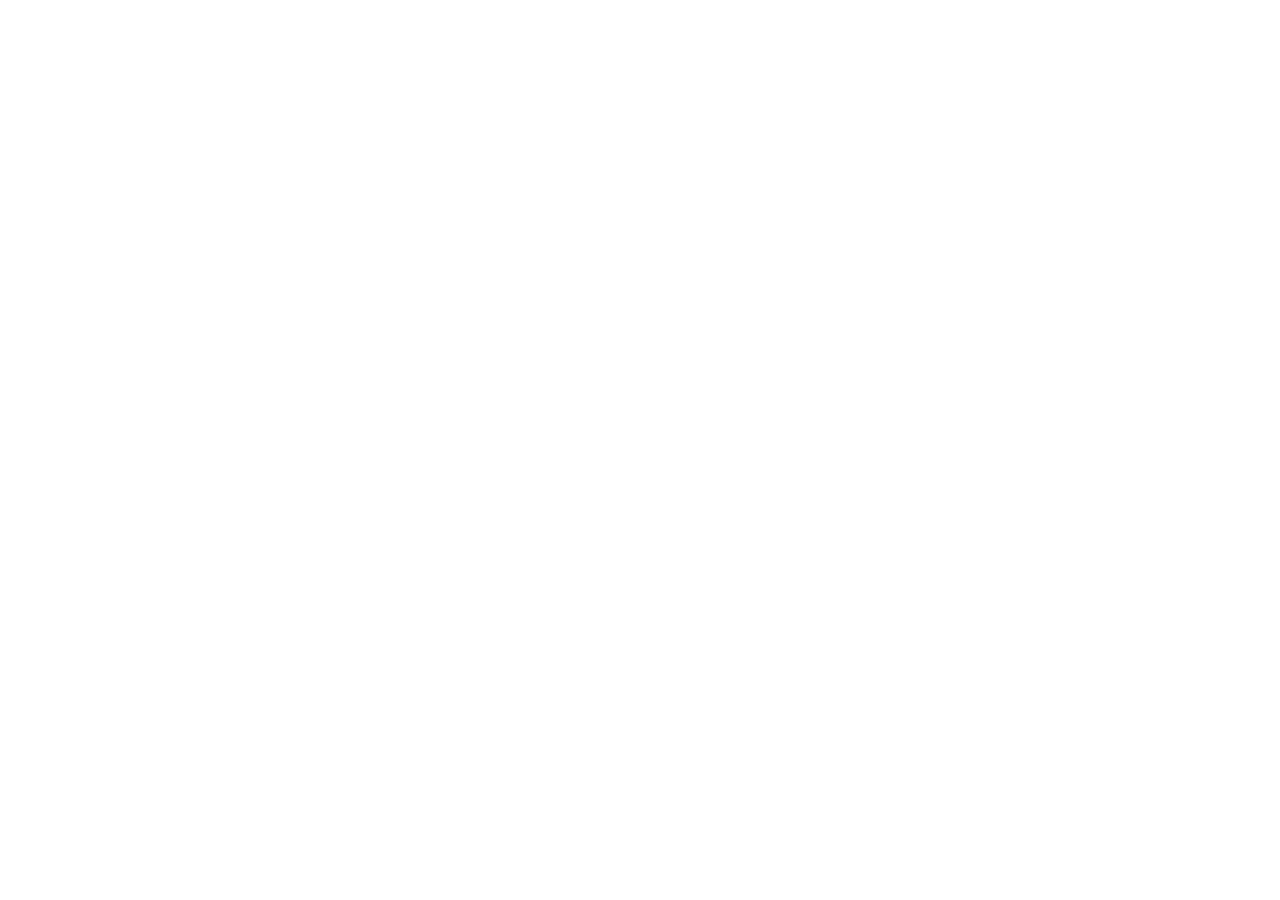
==== frontend/index.html @ 937b0a3e "Add initial HTML structure for landing page" ====
<!DOCTYPE html>
<html lang="pt-br">
<head>
    <meta charset="UTF-8">
    <meta name="viewport" content="width=device-width, initial-scale=1.0">
    <title>InvestFácil</title>
    <link rel="stylesheet" href="css/style.css">
</head>
<body>
    <!-- landing page -->
    <script src="js/main.js"></script>
</body>
</html>
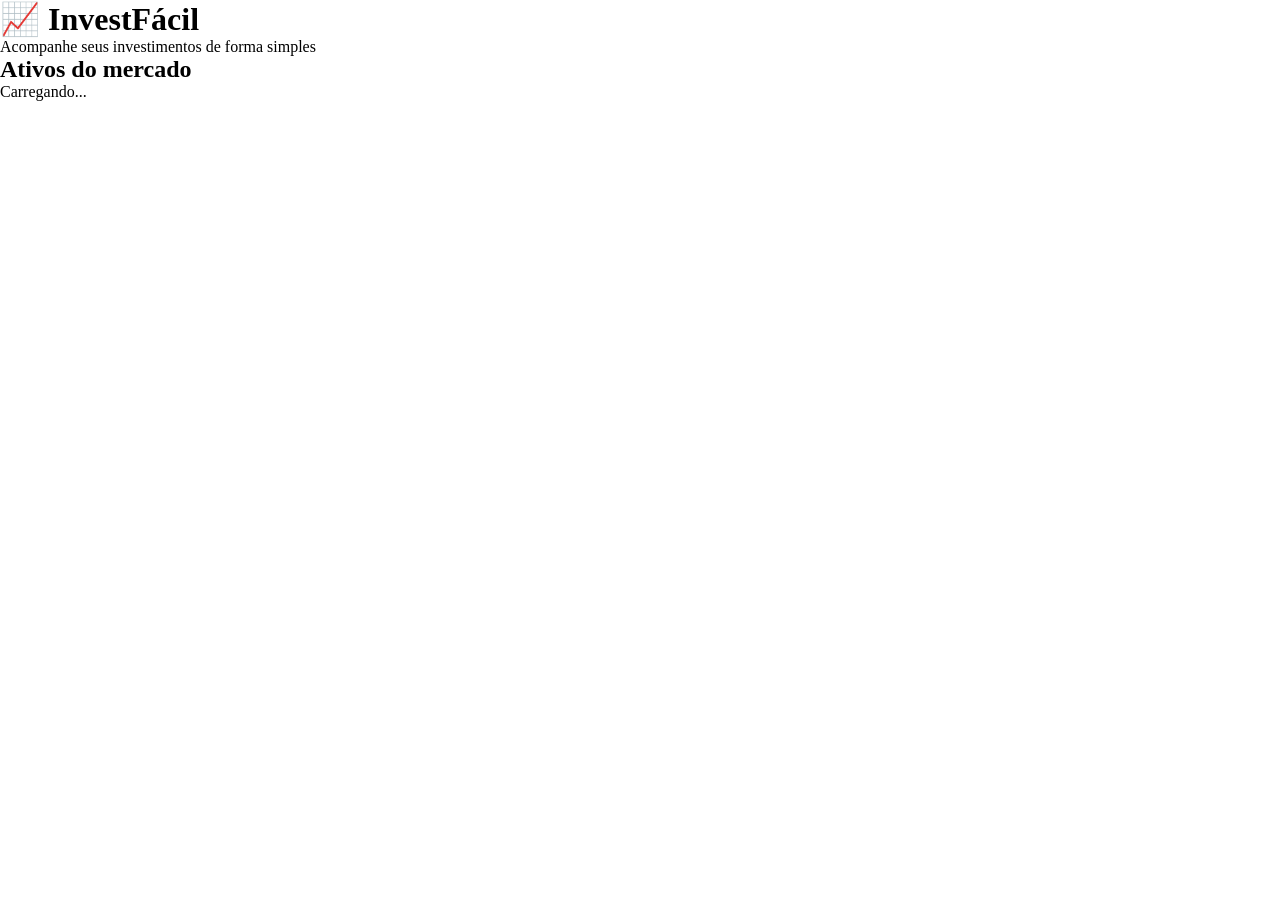
==== commit e59e469a: "integração do front html js com flask backend" ====
--- a/frontend/index.html
+++ b/frontend/index.html
@@ -7,7 +7,19 @@
     <link rel="stylesheet" href="css/style.css">
 </head>
 <body>
-    <!-- landing page -->
+
+    <header>
+        <h1>📈 InvestFácil</h1>
+        <p>Acompanhe seus investimentos de forma simples</p>
+    </header>
+
+    <main>
+        <h2>Ativos do mercado</h2>
+        <div id="lista-ativos">
+            Carregando...
+        </div>
+    </main>
+
     <script src="js/main.js"></script>
 </body>
-</html>
+</html>
--- a/frontend/css/style.css
+++ b/frontend/css/style.css
@@ -0,0 +1,6 @@
+/* estilos do InvestFácil */
+* {
+    margin: 0;
+    padding: 0;
+    box-sizing: border-box;
+}
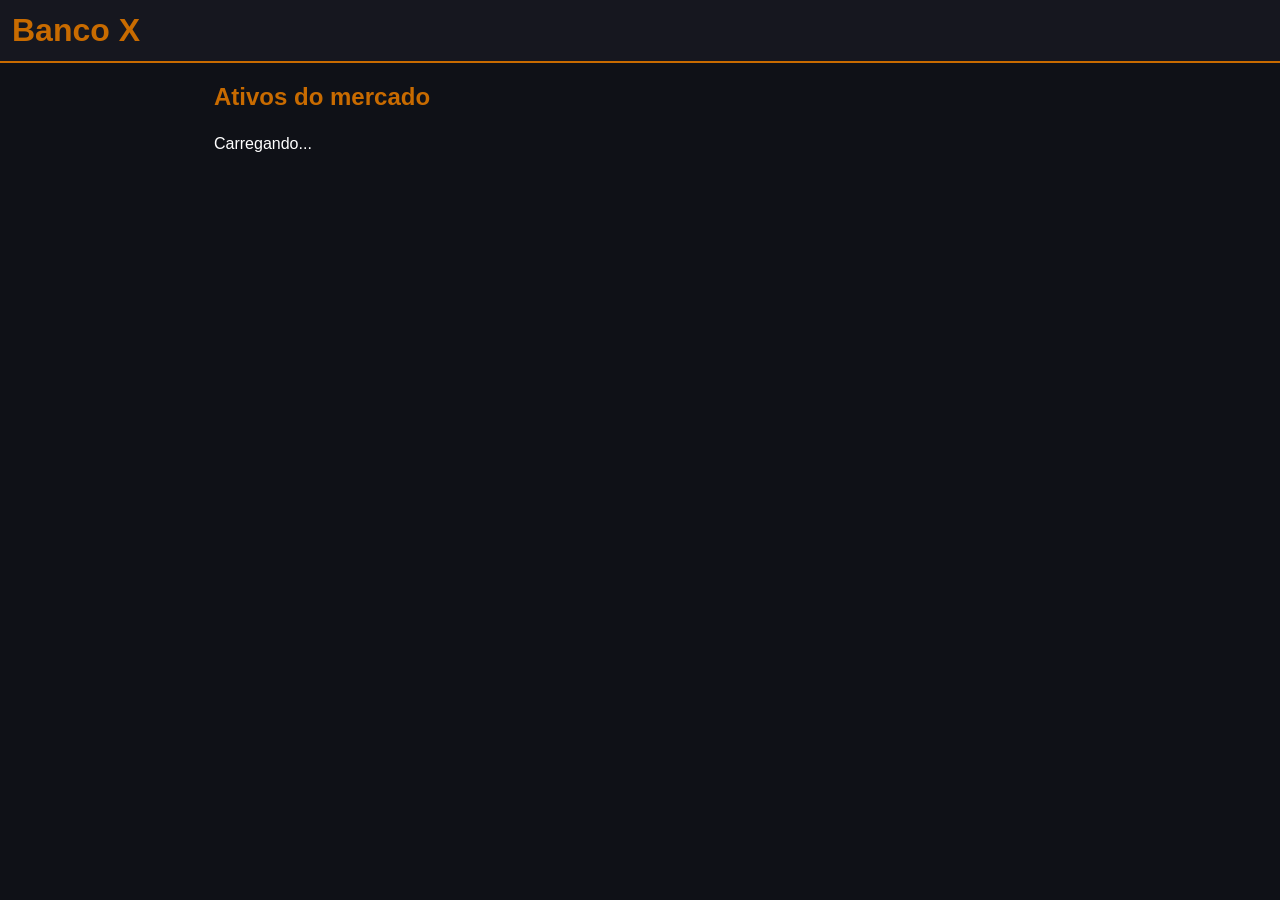
==== commit b79b6b01: "mudancas minimas de UI" ====
--- a/frontend/index.html
+++ b/frontend/index.html
@@ -7,19 +7,15 @@
     <link rel="stylesheet" href="css/style.css">
 </head>
 <body>
-
     <header>
-        <h1>📈 InvestFácil</h1>
-        <p>Acompanhe seus investimentos de forma simples</p>
+        <h1>Banco X</h1>
     </header>
-
     <main>
         <h2>Ativos do mercado</h2>
         <div id="lista-ativos">
             Carregando...
         </div>
     </main>
-
     <script src="js/main.js"></script>
 </body>
 </html>
--- a/frontend/css/style.css
+++ b/frontend/css/style.css
@@ -4,3 +4,62 @@
     padding: 0;
     box-sizing: border-box;
 }
+
+body {
+    font-family: Arial, sans-serif;
+    background-color: #0f1117;
+    color: #ffffff;
+}
+
+header {
+    background-color: #16171f;
+    padding: 12px;
+    text-align: left;
+    border-bottom: 2px solid #c86b00;
+}
+
+header h1 {
+    font-size: 10;
+    color: #c86b00;
+}
+
+header p {
+    color: #aaaaaa;
+    margin-top: 8px;
+}
+
+main {
+    max-width: 900px;
+    margin: 20px auto;
+    padding: 0 24px;
+}
+
+main h2 {
+    margin-bottom: 24px;
+    color: #c86b00;
+}
+
+#lista-ativos {
+    display: grid;
+    grid-template-columns: repeat(3, 1fr);
+    gap: 16px;
+}
+
+.ativo {
+    background-color: #1a1d2e;
+    border: 1px solid #2a2d3e;
+    border-radius: 12px;
+    padding: 20px;
+}
+
+.ativo h3 {
+    font-size: 1.3rem;
+    color: #c86b00;
+    margin-bottom: 12px;
+}
+
+.ativo p {
+    color: #aaaaaa;
+    margin-top: 6px;
+    font-size: 0.95rem;
+}
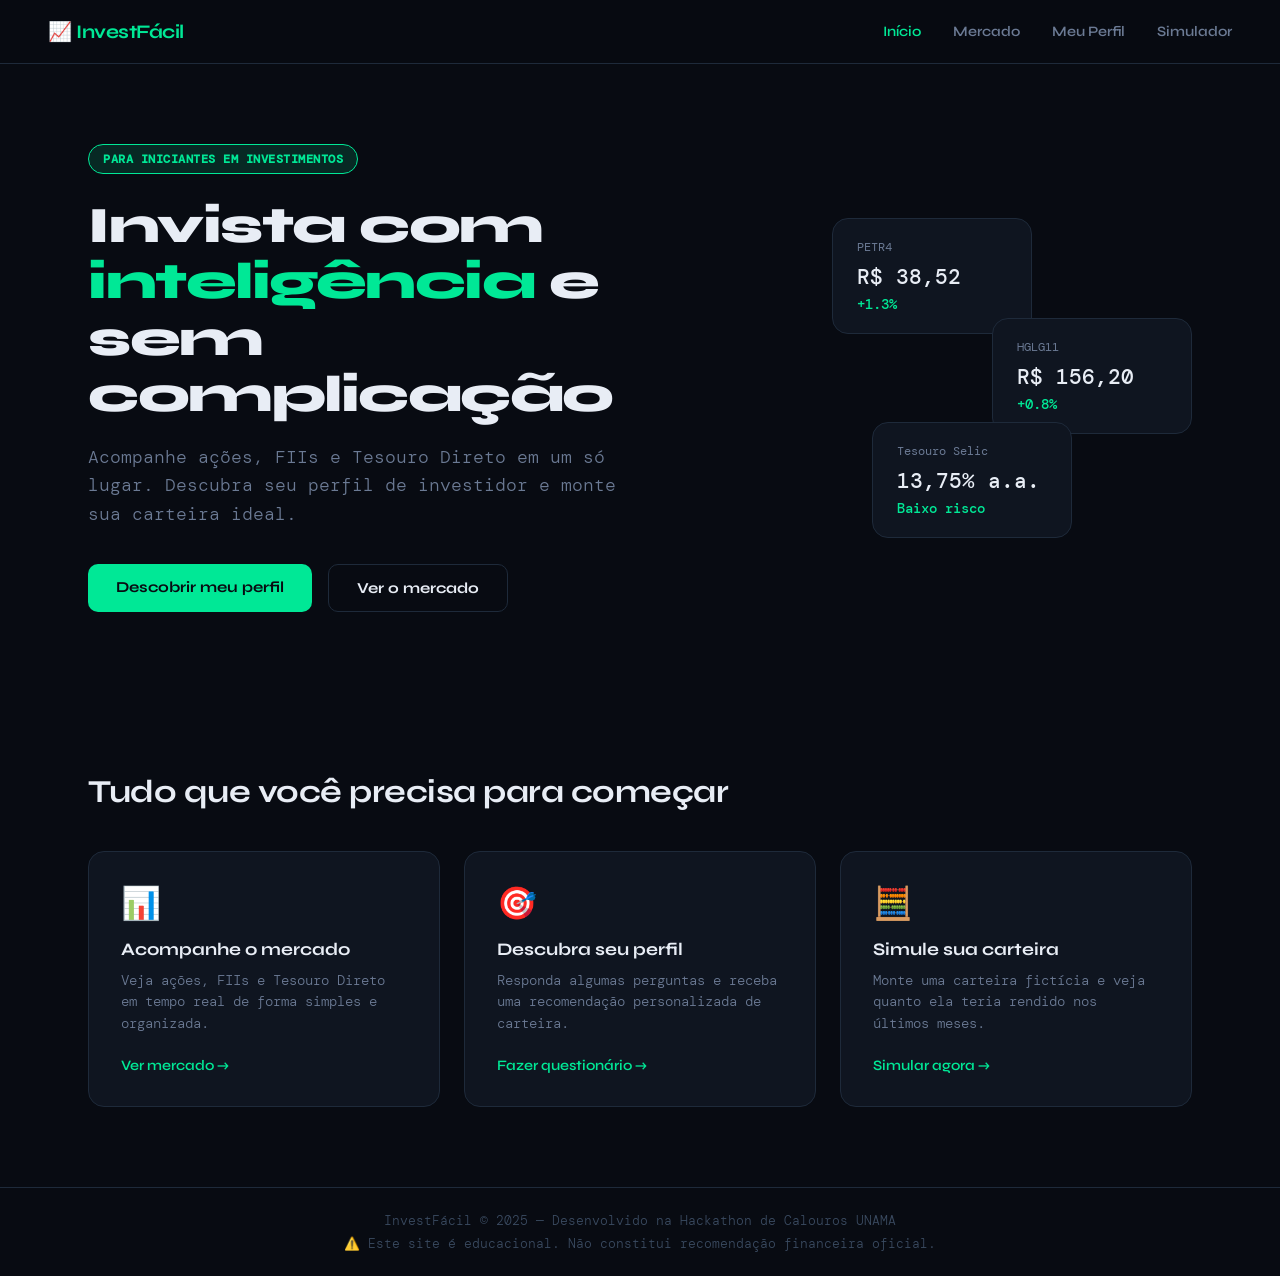
==== commit d52f3772: "a porra toda" ====
--- a/frontend/index.html
+++ b/frontend/index.html
@@ -3,19 +3,80 @@
 <head>
     <meta charset="UTF-8">
     <meta name="viewport" content="width=device-width, initial-scale=1.0">
-    <title>InvestFácil</title>
+    <title>InvestFácil — Invista com Confiança</title>
+    <link rel="preconnect" href="https://fonts.googleapis.com">
+    <link href="https://fonts.googleapis.com/css2?family=Syne:wght@400;600;700;800&family=DM+Mono:wght@300;400;500&display=swap" rel="stylesheet">
     <link rel="stylesheet" href="css/style.css">
 </head>
 <body>
-    <header>
-        <h1>Banco X</h1>
-    </header>
-    <main>
-        <h2>Ativos do mercado</h2>
-        <div id="lista-ativos">
-            Carregando...
+
+    <nav class="navbar">
+        <div class="nav-logo">📈 InvestFácil</div>
+        <div class="nav-links">
+            <a href="index.html" class="active">Início</a>
+            <a href="dashboard.html">Mercado</a>
+            <a href="perfil.html">Meu Perfil</a>
+            <a href="simulador.html">Simulador</a>
         </div>
-    </main>
-    <script src="js/main.js"></script>
+    </nav>
+
+    <section class="hero">
+        <div class="hero-content">
+            <span class="badge">Para iniciantes em investimentos</span>
+            <h1>Invista com <span class="highlight">inteligência</span> e sem complicação</h1>
+            <p>Acompanhe ações, FIIs e Tesouro Direto em um só lugar. Descubra seu perfil de investidor e monte sua carteira ideal.</p>
+            <div class="hero-buttons">
+                <a href="perfil.html" class="btn-primary">Descobrir meu perfil</a>
+                <a href="dashboard.html" class="btn-secondary">Ver o mercado</a>
+            </div>
+        </div>
+        <div class="hero-visual">
+            <div class="card-float">
+                <div class="card-float-label">PETR4</div>
+                <div class="card-float-value">R$ 38,52</div>
+                <div class="card-float-change positive">+1.3%</div>
+            </div>
+            <div class="card-float card-float-2">
+                <div class="card-float-label">HGLG11</div>
+                <div class="card-float-value">R$ 156,20</div>
+                <div class="card-float-change positive">+0.8%</div>
+            </div>
+            <div class="card-float card-float-3">
+                <div class="card-float-label">Tesouro Selic</div>
+                <div class="card-float-value">13,75% a.a.</div>
+                <div class="card-float-change positive">Baixo risco</div>
+            </div>
+        </div>
+    </section>
+
+    <section class="features">
+        <h2>Tudo que você precisa para começar</h2>
+        <div class="features-grid">
+            <div class="feature-card">
+                <div class="feature-icon">📊</div>
+                <h3>Acompanhe o mercado</h3>
+                <p>Veja ações, FIIs e Tesouro Direto em tempo real de forma simples e organizada.</p>
+                <a href="dashboard.html" class="feature-link">Ver mercado →</a>
+            </div>
+            <div class="feature-card">
+                <div class="feature-icon">🎯</div>
+                <h3>Descubra seu perfil</h3>
+                <p>Responda algumas perguntas e receba uma recomendação personalizada de carteira.</p>
+                <a href="perfil.html" class="feature-link">Fazer questionário →</a>
+            </div>
+            <div class="feature-card">
+                <div class="feature-icon">🧮</div>
+                <h3>Simule sua carteira</h3>
+                <p>Monte uma carteira fictícia e veja quanto ela teria rendido nos últimos meses.</p>
+                <a href="simulador.html" class="feature-link">Simular agora →</a>
+            </div>
+        </div>
+    </section>
+
+    <footer class="footer">
+        <p>InvestFácil © 2025 — Desenvolvido na Hackathon de Calouros UNAMA</p>
+        <p class="footer-disclaimer">⚠️ Este site é educacional. Não constitui recomendação financeira oficial.</p>
+    </footer>
+
 </body>
 </html>
--- a/frontend/css/style.css
+++ b/frontend/css/style.css
@@ -1,65 +1,588 @@
-/* estilos do InvestFácil */
-* {
-    margin: 0;
-    padding: 0;
-    box-sizing: border-box;
-}
+/* ===========================
+   VARIÁVEIS E RESET
+=========================== */
+:root {
+    --bg: #080b12;
+    --bg-card: #0f1520;
+    --bg-card-hover: #141b2a;
+    --border: #1e2a3a;
+    --accent: #00e896;
+    --accent-dim: #00e89622;
+    --accent-dark: #00b872;
+    --text: #e8edf5;
+    --text-muted: #6b7a94;
+    --text-dim: #3a4a60;
+    --positive: #00e896;
+    --negative: #ff4d6d;
+    --warning: #f5a623;
+    --font-display: 'Syne', sans-serif;
+    --font-mono: 'DM Mono', monospace;
+}
+
+* { margin: 0; padding: 0; box-sizing: border-box; }
 
 body {
-    font-family: Arial, sans-serif;
-    background-color: #0f1117;
-    color: #ffffff;
-}
-
-header {
-    background-color: #16171f;
-    padding: 12px;
-    text-align: left;
-    border-bottom: 2px solid #c86b00;
-}
-
-header h1 {
-    font-size: 10;
-    color: #c86b00;
-}
-
-header p {
-    color: #aaaaaa;
-    margin-top: 8px;
-}
-
-main {
-    max-width: 900px;
-    margin: 20px auto;
-    padding: 0 24px;
-}
-
-main h2 {
+    font-family: var(--font-display);
+    background-color: var(--bg);
+    color: var(--text);
+    min-height: 100vh;
+    display: flex;
+    flex-direction: column;
+}
+
+.navbar {
+    display: flex;
+    align-items: center;
+    justify-content: space-between;
+    padding: 20px 48px;
+    border-bottom: 1px solid var(--border);
+    position: sticky;
+    top: 0;
+    background: rgba(8, 11, 18, 0.92);
+    backdrop-filter: blur(12px);
+    z-index: 100;
+}
+
+.nav-logo {
+    font-size: 1.2rem;
+    font-weight: 700;
+    color: var(--accent);
+    letter-spacing: -0.5px;
+}
+
+.nav-links { display: flex; gap: 32px; }
+
+.nav-links a {
+    text-decoration: none;
+    color: var(--text-muted);
+    font-size: 0.9rem;
+    font-weight: 600;
+    transition: color 0.2s;
+}
+
+.nav-links a:hover, .nav-links a.active { color: var(--accent); }
+
+.hero {
+    display: flex;
+    align-items: center;
+    justify-content: space-between;
+    padding: 80px 48px;
+    max-width: 1200px;
+    margin: 0 auto;
+    width: 100%;
+    gap: 48px;
+    flex: 1;
+}
+
+.hero-content { max-width: 560px; }
+
+.badge {
+    display: inline-block;
+    background: var(--accent-dim);
+    color: var(--accent);
+    font-size: 0.75rem;
+    font-weight: 600;
+    padding: 6px 14px;
+    border-radius: 100px;
+    border: 1px solid var(--accent);
     margin-bottom: 24px;
-    color: #c86b00;
-}
-
-#lista-ativos {
+    font-family: var(--font-mono);
+    letter-spacing: 0.5px;
+    text-transform: uppercase;
+}
+
+.hero-content h1 {
+    font-size: 3.2rem;
+    font-weight: 800;
+    line-height: 1.1;
+    margin-bottom: 20px;
+    letter-spacing: -1.5px;
+}
+
+.highlight { color: var(--accent); }
+
+.hero-content p {
+    font-size: 1.1rem;
+    color: var(--text-muted);
+    line-height: 1.6;
+    margin-bottom: 36px;
+    font-family: var(--font-mono);
+    font-weight: 300;
+}
+
+.hero-buttons { display: flex; gap: 16px; }
+
+.hero-visual {
+    position: relative;
+    width: 360px;
+    height: 320px;
+    flex-shrink: 0;
+}
+
+.card-float {
+    position: absolute;
+    background: var(--bg-card);
+    border: 1px solid var(--border);
+    border-radius: 16px;
+    padding: 20px 24px;
+    width: 200px;
+    animation: float 3s ease-in-out infinite;
+}
+
+.card-float-2 { top: 100px; right: 0; animation-delay: 1s; }
+.card-float-3 { bottom: 0; left: 40px; animation-delay: 2s; }
+
+@keyframes float {
+    0%, 100% { transform: translateY(0px); }
+    50% { transform: translateY(-10px); }
+}
+
+.card-float-label {
+    font-family: var(--font-mono);
+    font-size: 0.75rem;
+    color: var(--text-muted);
+    margin-bottom: 8px;
+}
+
+.card-float-value {
+    font-family: var(--font-mono);
+    font-size: 1.3rem;
+    font-weight: 500;
+    color: var(--text);
+    margin-bottom: 6px;
+}
+
+.card-float-change {
+    font-family: var(--font-mono);
+    font-size: 0.85rem;
+    font-weight: 500;
+}
+
+.features {
+    padding: 80px 48px;
+    max-width: 1200px;
+    margin: 0 auto;
+    width: 100%;
+}
+
+.features h2 {
+    font-size: 2rem;
+    font-weight: 700;
+    margin-bottom: 40px;
+    letter-spacing: -0.5px;
+}
+
+.features-grid {
     display: grid;
     grid-template-columns: repeat(3, 1fr);
+    gap: 24px;
+}
+
+.feature-card {
+    background: var(--bg-card);
+    border: 1px solid var(--border);
+    border-radius: 16px;
+    padding: 32px;
+    transition: border-color 0.2s, background 0.2s;
+}
+
+.feature-card:hover {
+    border-color: var(--accent);
+    background: var(--bg-card-hover);
+}
+
+.feature-icon { font-size: 2rem; margin-bottom: 16px; }
+.feature-card h3 { font-size: 1.1rem; font-weight: 700; margin-bottom: 10px; }
+
+.feature-card p {
+    font-family: var(--font-mono);
+    font-size: 0.85rem;
+    color: var(--text-muted);
+    line-height: 1.6;
+    font-weight: 300;
+    margin-bottom: 20px;
+}
+
+.feature-link { color: var(--accent); text-decoration: none; font-size: 0.9rem; font-weight: 600; }
+
+.btn-primary {
+    display: inline-block;
+    background: var(--accent);
+    color: var(--bg);
+    padding: 14px 28px;
+    border-radius: 10px;
+    text-decoration: none;
+    font-weight: 700;
+    font-size: 0.95rem;
+    border: none;
+    cursor: pointer;
+    transition: background 0.2s, transform 0.1s;
+    font-family: var(--font-display);
+}
+
+.btn-primary:hover { background: var(--accent-dark); transform: translateY(-1px); }
+
+.btn-secondary {
+    display: inline-block;
+    background: transparent;
+    color: var(--text);
+    padding: 14px 28px;
+    border-radius: 10px;
+    text-decoration: none;
+    font-weight: 700;
+    font-size: 0.95rem;
+    border: 1px solid var(--border);
+    cursor: pointer;
+    transition: border-color 0.2s;
+    font-family: var(--font-display);
+}
+
+.btn-secondary:hover { border-color: var(--accent); color: var(--accent); }
+
+.page-content {
+    max-width: 1200px;
+    margin: 0 auto;
+    padding: 60px 48px;
+    width: 100%;
+    flex: 1;
+}
+
+.page-header { margin-bottom: 40px; }
+
+.page-header h1 {
+    font-size: 2.4rem;
+    font-weight: 800;
+    letter-spacing: -1px;
+    margin-bottom: 8px;
+}
+
+.page-header p {
+    font-family: var(--font-mono);
+    color: var(--text-muted);
+    font-size: 0.95rem;
+    font-weight: 300;
+}
+
+.filter-bar { display: flex; gap: 12px; margin-bottom: 32px; }
+
+.filter-btn {
+    background: var(--bg-card);
+    border: 1px solid var(--border);
+    color: var(--text-muted);
+    padding: 8px 20px;
+    border-radius: 100px;
+    font-family: var(--font-display);
+    font-size: 0.85rem;
+    font-weight: 600;
+    cursor: pointer;
+    transition: all 0.2s;
+}
+
+.filter-btn:hover, .filter-btn.active {
+    background: var(--accent-dim);
+    border-color: var(--accent);
+    color: var(--accent);
+}
+
+.ativos-grid {
+    display: grid;
+    grid-template-columns: repeat(3, 1fr);
+    gap: 20px;
+}
+
+.ativo-card {
+    background: var(--bg-card);
+    border: 1px solid var(--border);
+    border-radius: 16px;
+    padding: 24px;
+    transition: border-color 0.2s, transform 0.2s;
+}
+
+.ativo-card:hover { border-color: var(--accent); transform: translateY(-2px); }
+
+.ativo-header {
+    display: flex;
+    justify-content: space-between;
+    align-items: center;
+    margin-bottom: 16px;
+}
+
+.ativo-nome {
+    font-family: var(--font-mono);
+    font-size: 1.1rem;
+    font-weight: 500;
+    color: var(--accent);
+}
+
+.ativo-tipo {
+    font-family: var(--font-mono);
+    font-size: 0.7rem;
+    color: var(--text-muted);
+    background: var(--bg);
+    padding: 4px 10px;
+    border-radius: 100px;
+    border: 1px solid var(--border);
+    text-transform: uppercase;
+}
+
+.ativo-preco {
+    font-family: var(--font-mono);
+    font-size: 1.6rem;
+    font-weight: 500;
+    margin-bottom: 8px;
+}
+
+.ativo-variacao { font-family: var(--font-mono); font-size: 0.9rem; font-weight: 500; }
+
+.ativo-desc {
+    font-family: var(--font-mono);
+    font-size: 0.8rem;
+    color: var(--text-muted);
+    margin-top: 12px;
+    padding-top: 12px;
+    border-top: 1px solid var(--border);
+    font-weight: 300;
+    line-height: 1.5;
+}
+
+.loading-state {
+    font-family: var(--font-mono);
+    color: var(--text-muted);
+    font-size: 0.9rem;
+    padding: 40px 0;
+}
+
+.questionario { max-width: 640px; }
+.pergunta { animation: fadeIn 0.4s ease; }
+
+.pergunta-numero {
+    font-family: var(--font-mono);
+    font-size: 0.8rem;
+    color: var(--accent);
+    font-weight: 500;
+    margin-bottom: 16px;
+    letter-spacing: 1px;
+}
+
+.pergunta h2 {
+    font-size: 1.6rem;
+    font-weight: 700;
+    margin-bottom: 28px;
+    letter-spacing: -0.5px;
+    line-height: 1.3;
+}
+
+.opcoes { display: flex; flex-direction: column; gap: 12px; }
+
+.opcao-btn {
+    background: var(--bg-card);
+    border: 1px solid var(--border);
+    color: var(--text);
+    padding: 18px 24px;
+    border-radius: 12px;
+    text-align: left;
+    font-family: var(--font-display);
+    font-size: 1rem;
+    font-weight: 600;
+    cursor: pointer;
+    transition: all 0.2s;
+}
+
+.opcao-btn:hover { border-color: var(--accent); background: var(--accent-dim); color: var(--accent); }
+
+.resultado { max-width: 640px; animation: fadeIn 0.5s ease; }
+
+.resultado-titulo {
+    font-family: var(--font-mono);
+    font-size: 0.8rem;
+    color: var(--accent);
+    letter-spacing: 1px;
+    text-transform: uppercase;
+    margin-bottom: 8px;
+}
+
+.resultado h2 { font-size: 2rem; font-weight: 800; margin-bottom: 12px; letter-spacing: -0.5px; }
+
+.resultado-desc {
+    font-family: var(--font-mono);
+    color: var(--text-muted);
+    font-size: 0.9rem;
+    line-height: 1.6;
+    font-weight: 300;
+    margin-bottom: 32px;
+}
+
+.carteira-recomendada {
+    background: var(--bg-card);
+    border: 1px solid var(--border);
+    border-radius: 16px;
+    padding: 28px;
+    margin-bottom: 24px;
+}
+
+.carteira-recomendada h3 { font-size: 1rem; font-weight: 700; margin-bottom: 20px; color: var(--text-muted); }
+
+.carteira-item {
+    display: flex;
+    justify-content: space-between;
+    align-items: center;
+    padding: 12px 0;
+    border-bottom: 1px solid var(--border);
+}
+
+.carteira-item:last-child { border-bottom: none; }
+.carteira-item-nome { font-family: var(--font-mono); font-size: 0.9rem; }
+.carteira-item-pct { font-family: var(--font-mono); font-size: 1rem; font-weight: 500; color: var(--accent); }
+
+.btn-refazer {
+    background: transparent;
+    border: 1px solid var(--border);
+    color: var(--text-muted);
+    padding: 12px 24px;
+    border-radius: 10px;
+    font-family: var(--font-display);
+    font-size: 0.9rem;
+    font-weight: 600;
+    cursor: pointer;
+    transition: all 0.2s;
+    margin-top: 8px;
+}
+
+.btn-refazer:hover { border-color: var(--accent); color: var(--accent); }
+
+.simulador-layout {
+    display: grid;
+    grid-template-columns: 400px 1fr;
+    gap: 32px;
+    align-items: start;
+}
+
+.simulador-form {
+    background: var(--bg-card);
+    border: 1px solid var(--border);
+    border-radius: 16px;
+    padding: 32px;
+}
+
+.simulador-form h2 { font-size: 1.1rem; font-weight: 700; margin-bottom: 28px; color: var(--text-muted); }
+.form-group { margin-bottom: 24px; }
+
+.form-group label {
+    display: block;
+    font-family: var(--font-mono);
+    font-size: 0.8rem;
+    color: var(--text-muted);
+    font-weight: 500;
+    margin-bottom: 10px;
+    text-transform: uppercase;
+    letter-spacing: 0.5px;
+}
+
+.input-prefix {
+    display: flex;
+    align-items: center;
+    background: var(--bg);
+    border: 1px solid var(--border);
+    border-radius: 10px;
+    overflow: hidden;
+}
+
+.input-prefix span {
+    padding: 12px 16px;
+    font-family: var(--font-mono);
+    font-size: 0.9rem;
+    color: var(--text-muted);
+    border-right: 1px solid var(--border);
+}
+
+.input-prefix input, .simulador-form select {
+    width: 100%;
+    background: var(--bg);
+    border: 1px solid var(--border);
+    border-radius: 10px;
+    color: var(--text);
+    padding: 12px 16px;
+    font-family: var(--font-mono);
+    font-size: 0.95rem;
+    outline: none;
+    transition: border-color 0.2s;
+}
+
+.input-prefix input { border: none; border-radius: 0; flex: 1; }
+.input-prefix input:focus, .simulador-form select:focus { border-color: var(--accent); }
+.distribuicao { display: flex; flex-direction: column; gap: 14px; }
+
+.dist-item {
+    display: flex;
+    align-items: center;
+    gap: 12px;
+    font-family: var(--font-mono);
+    font-size: 0.85rem;
+}
+
+.dist-item span:first-child { width: 100px; color: var(--text-muted); }
+.dist-item input[type="range"] { flex: 1; accent-color: var(--accent); background: transparent; border: none; padding: 0; }
+.dist-item span:last-child { width: 40px; text-align: right; color: var(--accent); font-weight: 500; }
+.aviso { font-family: var(--font-mono); font-size: 0.8rem; color: var(--negative); margin-top: 8px; }
+
+.simulador-resultado {
+    background: var(--bg-card);
+    border: 1px solid var(--border);
+    border-radius: 16px;
+    padding: 32px;
+    min-height: 400px;
+    display: flex;
+    align-items: center;
+    justify-content: center;
+}
+
+.resultado-placeholder { text-align: center; color: var(--text-muted); }
+.placeholder-icon { font-size: 3rem; margin-bottom: 16px; }
+
+.resultado-placeholder p {
+    font-family: var(--font-mono);
+    font-size: 0.9rem;
+    line-height: 1.6;
+    font-weight: 300;
+    max-width: 300px;
+}
+
+.simulacao-resultado { width: 100%; animation: fadeIn 0.4s ease; }
+.simulacao-resultado h2 { font-size: 1rem; font-weight: 700; color: var(--text-muted); margin-bottom: 24px; }
+
+.resultado-numeros {
+    display: grid;
+    grid-template-columns: 1fr 1fr;
     gap: 16px;
-}
-
-.ativo {
-    background-color: #1a1d2e;
-    border: 1px solid #2a2d3e;
-    border-radius: 12px;
-    padding: 20px;
-}
-
-.ativo h3 {
-    font-size: 1.3rem;
-    color: #c86b00;
-    margin-bottom: 12px;
-}
-
-.ativo p {
-    color: #aaaaaa;
-    margin-top: 6px;
-    font-size: 0.95rem;
-}+    margin-bottom: 28px;
+}
+
+.num-card { background: var(--bg); border: 1px solid var(--border); border-radius: 12px; padding: 20px; }
+.num-card-label { font-family: var(--font-mono); font-size: 0.75rem; color: var(--text-muted); margin-bottom: 8px; text-transform: uppercase; letter-spacing: 0.5px; }
+.num-card-value { font-family: var(--font-mono); font-size: 1.4rem; font-weight: 500; }
+.breakdown-title { font-family: var(--font-mono); font-size: 0.8rem; color: var(--text-muted); text-transform: uppercase; letter-spacing: 0.5px; margin-bottom: 14px; }
+
+.breakdown-item {
+    display: flex;
+    justify-content: space-between;
+    padding: 10px 0;
+    border-bottom: 1px solid var(--border);
+    font-family: var(--font-mono);
+    font-size: 0.9rem;
+}
+
+.breakdown-item:last-child { border-bottom: none; }
+.breakdown-item span:last-child { color: var(--accent); font-weight: 500; }
+
+.positive { color: var(--positive); }
+.negative { color: var(--negative); }
+.hidden { display: none !important; }
+
+@keyframes fadeIn {
+    from { opacity: 0; transform: translateY(12px); }
+    to { opacity: 1; transform: translateY(0); }
+}
+
+.footer { border-top: 1px solid var(--border); padding: 24px 48px; text-align: center; }
+.footer p { font-family: var(--font-mono); font-size: 0.8rem; color: var(--text-dim); font-weight: 300; }
+.footer-disclaimer { margin-top: 6px; color: var(--text-dim); }
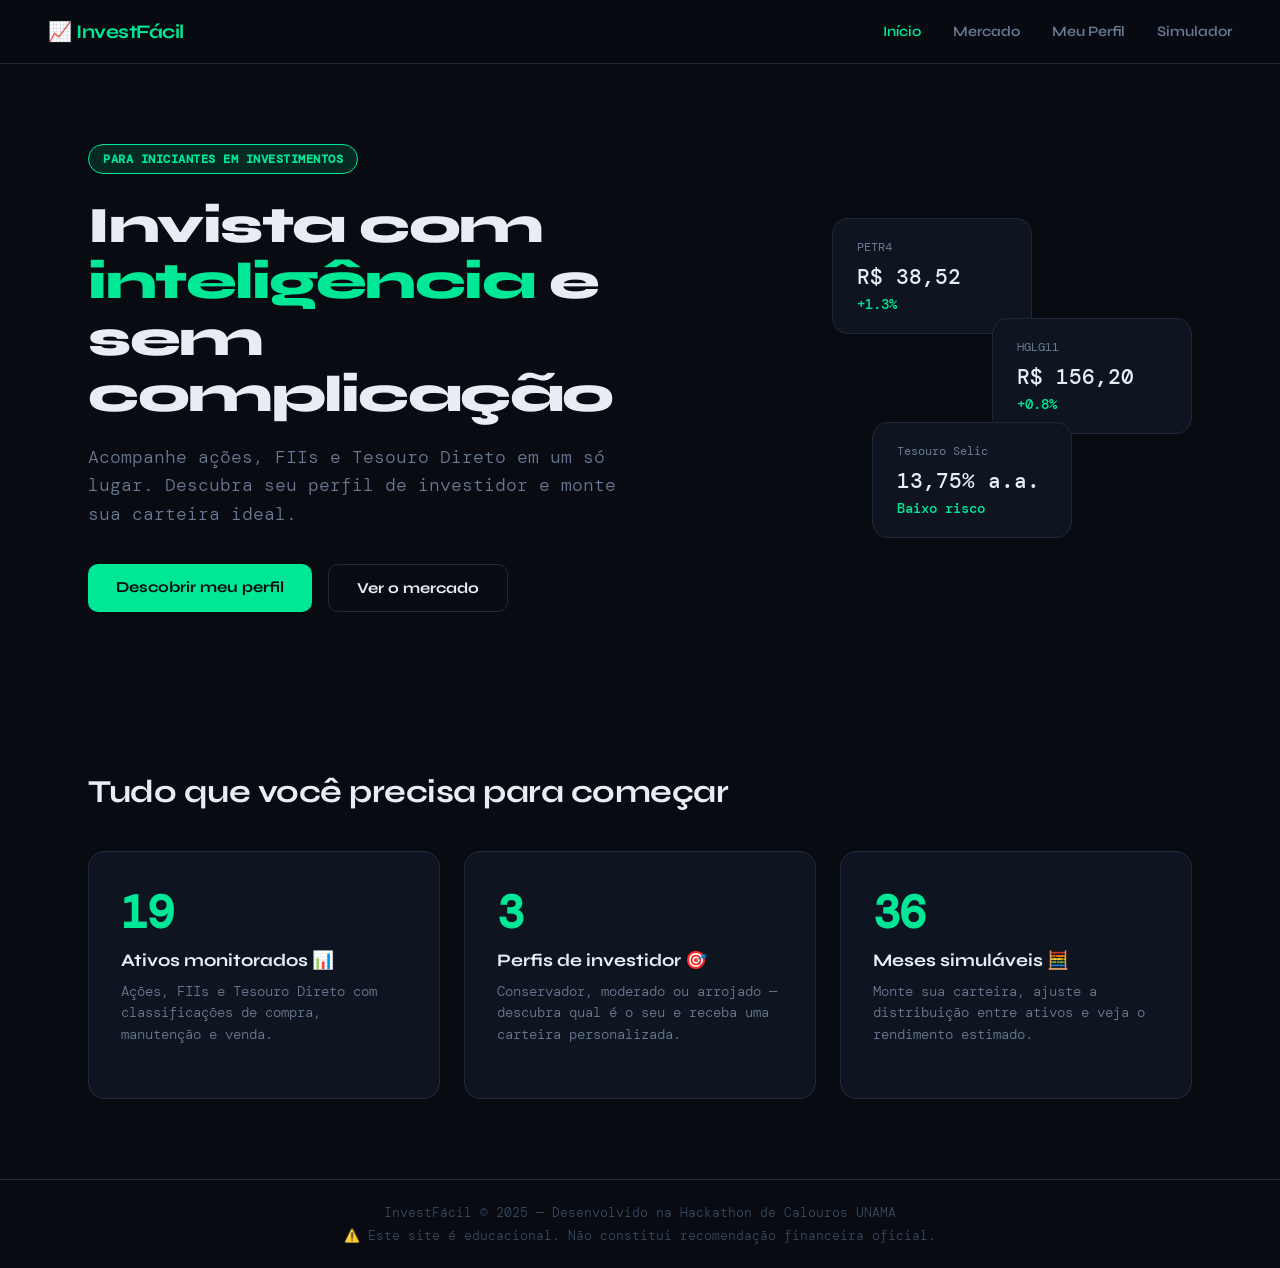
==== commit af2710f4: "site usavel" ====
--- a/frontend/index.html
+++ b/frontend/index.html
@@ -11,7 +11,7 @@
 <body>
 
     <nav class="navbar">
-        <div class="nav-logo">📈 InvestFácil</div>
+        <a href="index.html" class="nav-logo">📈 InvestFácil</a>
         <div class="nav-links">
             <a href="index.html" class="active">Início</a>
             <a href="dashboard.html">Mercado</a>
@@ -49,29 +49,26 @@
         </div>
     </section>
 
-    <section class="features">
-        <h2>Tudo que você precisa para começar</h2>
-        <div class="features-grid">
-            <div class="feature-card">
-                <div class="feature-icon">📊</div>
-                <h3>Acompanhe o mercado</h3>
-                <p>Veja ações, FIIs e Tesouro Direto em tempo real de forma simples e organizada.</p>
-                <a href="dashboard.html" class="feature-link">Ver mercado →</a>
-            </div>
-            <div class="feature-card">
-                <div class="feature-icon">🎯</div>
-                <h3>Descubra seu perfil</h3>
-                <p>Responda algumas perguntas e receba uma recomendação personalizada de carteira.</p>
-                <a href="perfil.html" class="feature-link">Fazer questionário →</a>
-            </div>
-            <div class="feature-card">
-                <div class="feature-icon">🧮</div>
-                <h3>Simule sua carteira</h3>
-                <p>Monte uma carteira fictícia e veja quanto ela teria rendido nos últimos meses.</p>
-                <a href="simulador.html" class="feature-link">Simular agora →</a>
-            </div>
+  <section class="features">
+    <h2>Tudo que você precisa para começar</h2>
+    <div class="features-grid">
+        <div class="feature-card">
+            <div class="feature-stat">19</div>
+            <h3>Ativos monitorados 📊</h3>
+            <p>Ações, FIIs e Tesouro Direto com classificações de compra, manutenção e venda.</p>
         </div>
-    </section>
+        <div class="feature-card">
+            <div class="feature-stat">3</div>
+            <h3>Perfis de investidor 🎯</h3>
+            <p>Conservador, moderado ou arrojado — descubra qual é o seu e receba uma carteira personalizada.</p>
+        </div>
+        <div class="feature-card">
+            <div class="feature-stat">36</div>
+            <h3>Meses simuláveis 🧮</h3>
+            <p>Monte sua carteira, ajuste a distribuição entre ativos e veja o rendimento estimado.</p>
+        </div>
+    </div>
+</section>
 
     <footer class="footer">
         <p>InvestFácil © 2025 — Desenvolvido na Hackathon de Calouros UNAMA</p>
--- a/frontend/css/style.css
+++ b/frontend/css/style.css
@@ -1,6 +1,3 @@
-/* ===========================
-   VARIÁVEIS E RESET
-=========================== */
 :root {
     --bg: #080b12;
     --bg-card: #0f1520;
@@ -43,13 +40,7 @@
     z-index: 100;
 }
 
-.nav-logo {
-    font-size: 1.2rem;
-    font-weight: 700;
-    color: var(--accent);
-    letter-spacing: -0.5px;
-}
-
+.nav-logo { font-size: 1.2rem; font-weight: 700; color: var(--accent); letter-spacing: -0.5px; }
 .nav-links { display: flex; gap: 32px; }
 
 .nav-links a {
@@ -137,46 +128,13 @@
     50% { transform: translateY(-10px); }
 }
 
-.card-float-label {
-    font-family: var(--font-mono);
-    font-size: 0.75rem;
-    color: var(--text-muted);
-    margin-bottom: 8px;
-}
-
-.card-float-value {
-    font-family: var(--font-mono);
-    font-size: 1.3rem;
-    font-weight: 500;
-    color: var(--text);
-    margin-bottom: 6px;
-}
-
-.card-float-change {
-    font-family: var(--font-mono);
-    font-size: 0.85rem;
-    font-weight: 500;
-}
-
-.features {
-    padding: 80px 48px;
-    max-width: 1200px;
-    margin: 0 auto;
-    width: 100%;
-}
-
-.features h2 {
-    font-size: 2rem;
-    font-weight: 700;
-    margin-bottom: 40px;
-    letter-spacing: -0.5px;
-}
-
-.features-grid {
-    display: grid;
-    grid-template-columns: repeat(3, 1fr);
-    gap: 24px;
-}
+.card-float-label { font-family: var(--font-mono); font-size: 0.75rem; color: var(--text-muted); margin-bottom: 8px; }
+.card-float-value { font-family: var(--font-mono); font-size: 1.3rem; font-weight: 500; color: var(--text); margin-bottom: 6px; }
+.card-float-change { font-family: var(--font-mono); font-size: 0.85rem; font-weight: 500; }
+
+.features { padding: 80px 48px; max-width: 1200px; margin: 0 auto; width: 100%; }
+.features h2 { font-size: 2rem; font-weight: 700; margin-bottom: 40px; letter-spacing: -0.5px; }
+.features-grid { display: grid; grid-template-columns: repeat(3, 1fr); gap: 24px; }
 
 .feature-card {
     background: var(--bg-card);
@@ -186,11 +144,7 @@
     transition: border-color 0.2s, background 0.2s;
 }
 
-.feature-card:hover {
-    border-color: var(--accent);
-    background: var(--bg-card-hover);
-}
-
+.feature-card:hover { border-color: var(--accent); background: var(--bg-card-hover); }
 .feature-icon { font-size: 2rem; margin-bottom: 16px; }
 .feature-card h3 { font-size: 1.1rem; font-weight: 700; margin-bottom: 10px; }
 
@@ -239,29 +193,10 @@
 
 .btn-secondary:hover { border-color: var(--accent); color: var(--accent); }
 
-.page-content {
-    max-width: 1200px;
-    margin: 0 auto;
-    padding: 60px 48px;
-    width: 100%;
-    flex: 1;
-}
-
+.page-content { max-width: 1200px; margin: 0 auto; padding: 60px 48px; width: 100%; flex: 1; }
 .page-header { margin-bottom: 40px; }
-
-.page-header h1 {
-    font-size: 2.4rem;
-    font-weight: 800;
-    letter-spacing: -1px;
-    margin-bottom: 8px;
-}
-
-.page-header p {
-    font-family: var(--font-mono);
-    color: var(--text-muted);
-    font-size: 0.95rem;
-    font-weight: 300;
-}
+.page-header h1 { font-size: 2.4rem; font-weight: 800; letter-spacing: -1px; margin-bottom: 8px; }
+.page-header p { font-family: var(--font-mono); color: var(--text-muted); font-size: 0.95rem; font-weight: 300; }
 
 .filter-bar { display: flex; gap: 12px; margin-bottom: 32px; }
 
@@ -278,17 +213,9 @@
     transition: all 0.2s;
 }
 
-.filter-btn:hover, .filter-btn.active {
-    background: var(--accent-dim);
-    border-color: var(--accent);
-    color: var(--accent);
-}
-
-.ativos-grid {
-    display: grid;
-    grid-template-columns: repeat(3, 1fr);
-    gap: 20px;
-}
+.filter-btn:hover, .filter-btn.active { background: var(--accent-dim); border-color: var(--accent); color: var(--accent); }
+
+.ativos-grid { display: grid; grid-template-columns: repeat(3, 1fr); gap: 20px; }
 
 .ativo-card {
     background: var(--bg-card);
@@ -300,19 +227,8 @@
 
 .ativo-card:hover { border-color: var(--accent); transform: translateY(-2px); }
 
-.ativo-header {
-    display: flex;
-    justify-content: space-between;
-    align-items: center;
-    margin-bottom: 16px;
-}
-
-.ativo-nome {
-    font-family: var(--font-mono);
-    font-size: 1.1rem;
-    font-weight: 500;
-    color: var(--accent);
-}
+.ativo-header { display: flex; justify-content: space-between; align-items: center; margin-bottom: 16px; }
+.ativo-nome { font-family: var(--font-mono); font-size: 1.1rem; font-weight: 500; color: var(--accent); }
 
 .ativo-tipo {
     font-family: var(--font-mono);
@@ -325,13 +241,7 @@
     text-transform: uppercase;
 }
 
-.ativo-preco {
-    font-family: var(--font-mono);
-    font-size: 1.6rem;
-    font-weight: 500;
-    margin-bottom: 8px;
-}
-
+.ativo-preco { font-family: var(--font-mono); font-size: 1.6rem; font-weight: 500; margin-bottom: 8px; }
 .ativo-variacao { font-family: var(--font-mono); font-size: 0.9rem; font-weight: 500; }
 
 .ativo-desc {
@@ -345,33 +255,12 @@
     line-height: 1.5;
 }
 
-.loading-state {
-    font-family: var(--font-mono);
-    color: var(--text-muted);
-    font-size: 0.9rem;
-    padding: 40px 0;
-}
+.loading-state { font-family: var(--font-mono); color: var(--text-muted); font-size: 0.9rem; padding: 40px 0; }
 
 .questionario { max-width: 640px; }
 .pergunta { animation: fadeIn 0.4s ease; }
-
-.pergunta-numero {
-    font-family: var(--font-mono);
-    font-size: 0.8rem;
-    color: var(--accent);
-    font-weight: 500;
-    margin-bottom: 16px;
-    letter-spacing: 1px;
-}
-
-.pergunta h2 {
-    font-size: 1.6rem;
-    font-weight: 700;
-    margin-bottom: 28px;
-    letter-spacing: -0.5px;
-    line-height: 1.3;
-}
-
+.pergunta-numero { font-family: var(--font-mono); font-size: 0.8rem; color: var(--accent); font-weight: 500; margin-bottom: 16px; letter-spacing: 1px; }
+.pergunta h2 { font-size: 1.6rem; font-weight: 700; margin-bottom: 28px; letter-spacing: -0.5px; line-height: 1.3; }
 .opcoes { display: flex; flex-direction: column; gap: 12px; }
 
 .opcao-btn {
@@ -391,45 +280,13 @@
 .opcao-btn:hover { border-color: var(--accent); background: var(--accent-dim); color: var(--accent); }
 
 .resultado { max-width: 640px; animation: fadeIn 0.5s ease; }
-
-.resultado-titulo {
-    font-family: var(--font-mono);
-    font-size: 0.8rem;
-    color: var(--accent);
-    letter-spacing: 1px;
-    text-transform: uppercase;
-    margin-bottom: 8px;
-}
-
+.resultado-titulo { font-family: var(--font-mono); font-size: 0.8rem; color: var(--accent); letter-spacing: 1px; text-transform: uppercase; margin-bottom: 8px; }
 .resultado h2 { font-size: 2rem; font-weight: 800; margin-bottom: 12px; letter-spacing: -0.5px; }
-
-.resultado-desc {
-    font-family: var(--font-mono);
-    color: var(--text-muted);
-    font-size: 0.9rem;
-    line-height: 1.6;
-    font-weight: 300;
-    margin-bottom: 32px;
-}
-
-.carteira-recomendada {
-    background: var(--bg-card);
-    border: 1px solid var(--border);
-    border-radius: 16px;
-    padding: 28px;
-    margin-bottom: 24px;
-}
-
+.resultado-desc { font-family: var(--font-mono); color: var(--text-muted); font-size: 0.9rem; line-height: 1.6; font-weight: 300; margin-bottom: 32px; }
+
+.carteira-recomendada { background: var(--bg-card); border: 1px solid var(--border); border-radius: 16px; padding: 28px; margin-bottom: 24px; }
 .carteira-recomendada h3 { font-size: 1rem; font-weight: 700; margin-bottom: 20px; color: var(--text-muted); }
-
-.carteira-item {
-    display: flex;
-    justify-content: space-between;
-    align-items: center;
-    padding: 12px 0;
-    border-bottom: 1px solid var(--border);
-}
-
+.carteira-item { display: flex; justify-content: space-between; align-items: center; padding: 12px 0; border-bottom: 1px solid var(--border); }
 .carteira-item:last-child { border-bottom: none; }
 .carteira-item-nome { font-family: var(--font-mono); font-size: 0.9rem; }
 .carteira-item-pct { font-family: var(--font-mono); font-size: 1rem; font-weight: 500; color: var(--accent); }
@@ -450,20 +307,8 @@
 
 .btn-refazer:hover { border-color: var(--accent); color: var(--accent); }
 
-.simulador-layout {
-    display: grid;
-    grid-template-columns: 400px 1fr;
-    gap: 32px;
-    align-items: start;
-}
-
-.simulador-form {
-    background: var(--bg-card);
-    border: 1px solid var(--border);
-    border-radius: 16px;
-    padding: 32px;
-}
-
+.simulador-layout { display: grid; grid-template-columns: 400px 1fr; gap: 32px; align-items: start; }
+.simulador-form { background: var(--bg-card); border: 1px solid var(--border); border-radius: 16px; padding: 32px; }
 .simulador-form h2 { font-size: 1.1rem; font-weight: 700; margin-bottom: 28px; color: var(--text-muted); }
 .form-group { margin-bottom: 24px; }
 
@@ -478,22 +323,8 @@
     letter-spacing: 0.5px;
 }
 
-.input-prefix {
-    display: flex;
-    align-items: center;
-    background: var(--bg);
-    border: 1px solid var(--border);
-    border-radius: 10px;
-    overflow: hidden;
-}
-
-.input-prefix span {
-    padding: 12px 16px;
-    font-family: var(--font-mono);
-    font-size: 0.9rem;
-    color: var(--text-muted);
-    border-right: 1px solid var(--border);
-}
+.input-prefix { display: flex; align-items: center; background: var(--bg); border: 1px solid var(--border); border-radius: 10px; overflow: hidden; }
+.input-prefix span { padding: 12px 16px; font-family: var(--font-mono); font-size: 0.9rem; color: var(--text-muted); border-right: 1px solid var(--border); }
 
 .input-prefix input, .simulador-form select {
     width: 100%;
@@ -511,66 +342,24 @@
 .input-prefix input { border: none; border-radius: 0; flex: 1; }
 .input-prefix input:focus, .simulador-form select:focus { border-color: var(--accent); }
 .distribuicao { display: flex; flex-direction: column; gap: 14px; }
-
-.dist-item {
-    display: flex;
-    align-items: center;
-    gap: 12px;
-    font-family: var(--font-mono);
-    font-size: 0.85rem;
-}
-
+.dist-item { display: flex; align-items: center; gap: 12px; font-family: var(--font-mono); font-size: 0.85rem; }
 .dist-item span:first-child { width: 100px; color: var(--text-muted); }
 .dist-item input[type="range"] { flex: 1; accent-color: var(--accent); background: transparent; border: none; padding: 0; }
 .dist-item span:last-child { width: 40px; text-align: right; color: var(--accent); font-weight: 500; }
 .aviso { font-family: var(--font-mono); font-size: 0.8rem; color: var(--negative); margin-top: 8px; }
 
-.simulador-resultado {
-    background: var(--bg-card);
-    border: 1px solid var(--border);
-    border-radius: 16px;
-    padding: 32px;
-    min-height: 400px;
-    display: flex;
-    align-items: center;
-    justify-content: center;
-}
-
+.simulador-resultado { background: var(--bg-card); border: 1px solid var(--border); border-radius: 16px; padding: 32px; min-height: 400px; display: flex; align-items: center; justify-content: center; }
 .resultado-placeholder { text-align: center; color: var(--text-muted); }
 .placeholder-icon { font-size: 3rem; margin-bottom: 16px; }
-
-.resultado-placeholder p {
-    font-family: var(--font-mono);
-    font-size: 0.9rem;
-    line-height: 1.6;
-    font-weight: 300;
-    max-width: 300px;
-}
-
+.resultado-placeholder p { font-family: var(--font-mono); font-size: 0.9rem; line-height: 1.6; font-weight: 300; max-width: 300px; }
 .simulacao-resultado { width: 100%; animation: fadeIn 0.4s ease; }
 .simulacao-resultado h2 { font-size: 1rem; font-weight: 700; color: var(--text-muted); margin-bottom: 24px; }
-
-.resultado-numeros {
-    display: grid;
-    grid-template-columns: 1fr 1fr;
-    gap: 16px;
-    margin-bottom: 28px;
-}
-
+.resultado-numeros { display: grid; grid-template-columns: 1fr 1fr; gap: 16px; margin-bottom: 28px; }
 .num-card { background: var(--bg); border: 1px solid var(--border); border-radius: 12px; padding: 20px; }
 .num-card-label { font-family: var(--font-mono); font-size: 0.75rem; color: var(--text-muted); margin-bottom: 8px; text-transform: uppercase; letter-spacing: 0.5px; }
 .num-card-value { font-family: var(--font-mono); font-size: 1.4rem; font-weight: 500; }
 .breakdown-title { font-family: var(--font-mono); font-size: 0.8rem; color: var(--text-muted); text-transform: uppercase; letter-spacing: 0.5px; margin-bottom: 14px; }
-
-.breakdown-item {
-    display: flex;
-    justify-content: space-between;
-    padding: 10px 0;
-    border-bottom: 1px solid var(--border);
-    font-family: var(--font-mono);
-    font-size: 0.9rem;
-}
-
+.breakdown-item { display: flex; justify-content: space-between; padding: 10px 0; border-bottom: 1px solid var(--border); font-family: var(--font-mono); font-size: 0.9rem; }
 .breakdown-item:last-child { border-bottom: none; }
 .breakdown-item span:last-child { color: var(--accent); font-weight: 500; }
 
@@ -582,7 +371,61 @@
     from { opacity: 0; transform: translateY(12px); }
     to { opacity: 1; transform: translateY(0); }
 }
-
+a.nav-logo {
+    text-decoration: none;
+}
+.ativo-meta {
+    display: flex;
+    align-items: center;
+    gap: 8px;
+    margin-top: 8px;
+    margin-bottom: 4px;
+}
+
+.ativo-dy {
+    font-family: var(--font-mono);
+    font-size: 0.75rem;
+    color: var(--accent);
+    background: var(--accent-dim);
+    padding: 3px 8px;
+    border-radius: 100px;
+}
+
+.ativo-badge {
+    font-family: var(--font-mono);
+    font-size: 0.7rem;
+    font-weight: 600;
+    padding: 3px 8px;
+    border-radius: 100px;
+    text-transform: uppercase;
+    letter-spacing: 0.5px;
+}
+
+.badge-comprar {
+    background: rgba(0, 232, 150, 0.15);
+    color: #00e896;
+    border: 1px solid #00e896;
+}
+
+.badge-manter {
+    background: rgba(245, 166, 35, 0.15);
+    color: #f5a623;
+    border: 1px solid #f5a623;
+}
+
+.badge-vender {
+    background: rgba(255, 77, 109, 0.15);
+    color: #ff4d6d;
+    border: 1px solid #ff4d6d;
+}
+.feature-stat {
+    font-family: var(--font-mono);
+    font-size: 2.8rem;
+    font-weight: 700;
+    color: var(--accent);
+    margin-bottom: 8px;
+    letter-spacing: -1px;
+}
 .footer { border-top: 1px solid var(--border); padding: 24px 48px; text-align: center; }
 .footer p { font-family: var(--font-mono); font-size: 0.8rem; color: var(--text-dim); font-weight: 300; }
 .footer-disclaimer { margin-top: 6px; color: var(--text-dim); }
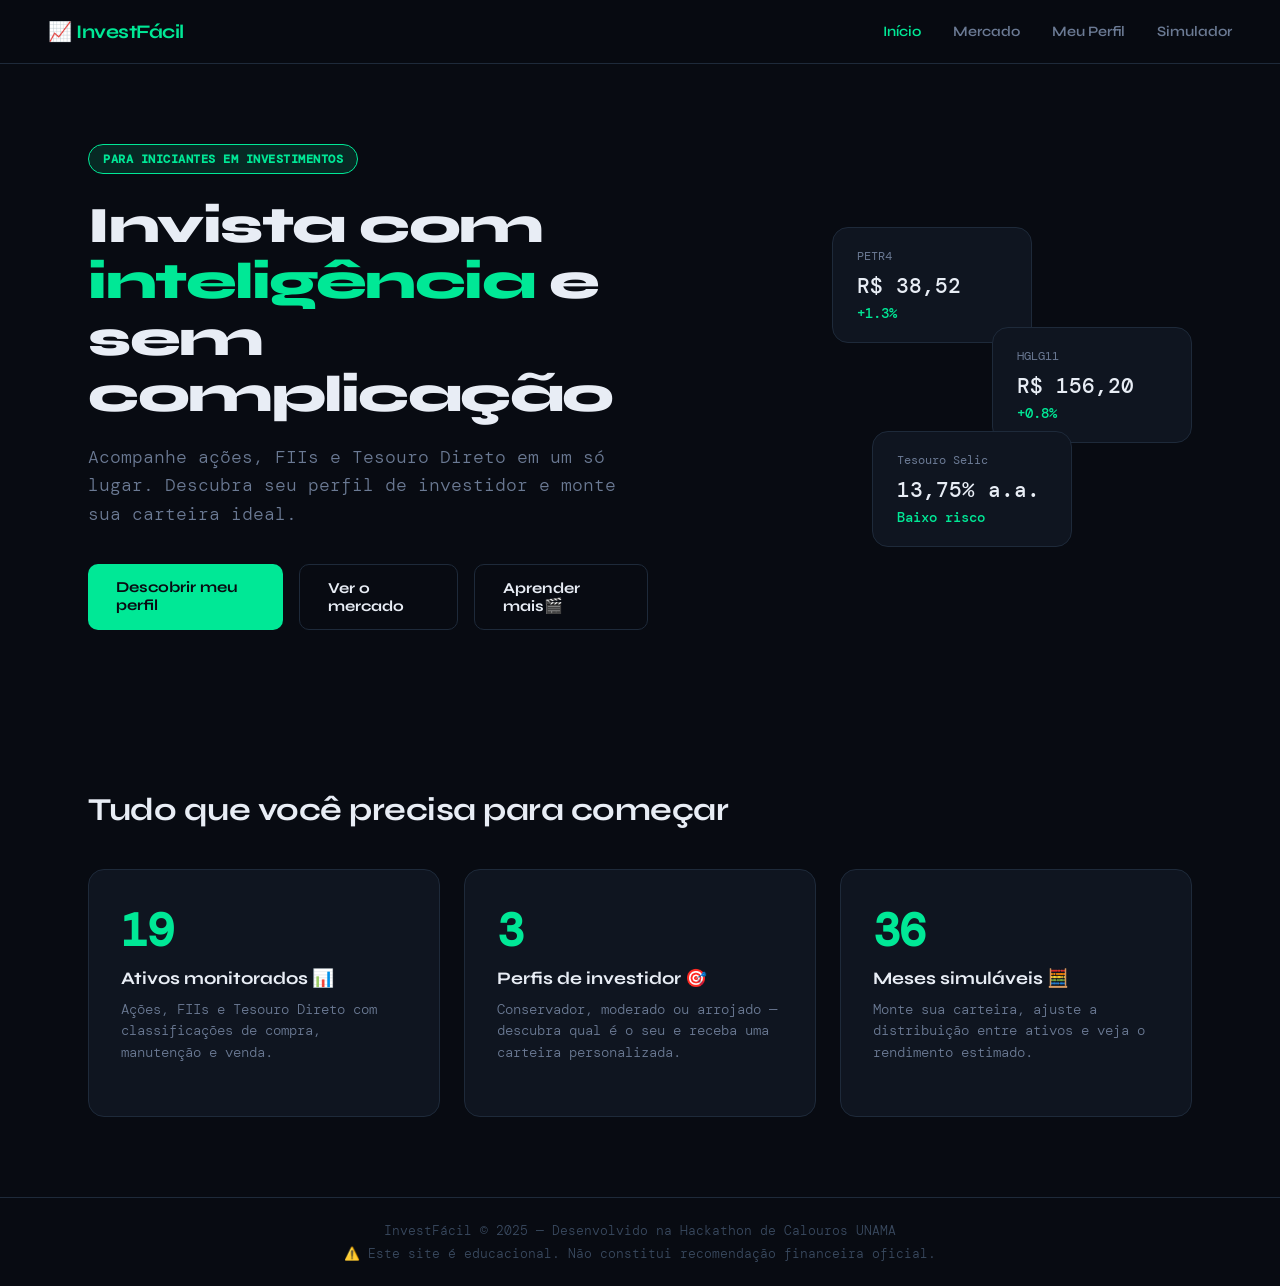
==== commit ecfd16a1: "pequeno aprimoramento" ====
--- a/frontend/index.html
+++ b/frontend/index.html
@@ -1,13 +1,17 @@
 <!DOCTYPE html>
 <html lang="pt-br">
+
 <head>
     <meta charset="UTF-8">
     <meta name="viewport" content="width=device-width, initial-scale=1.0">
     <title>InvestFácil — Invista com Confiança</title>
     <link rel="preconnect" href="https://fonts.googleapis.com">
-    <link href="https://fonts.googleapis.com/css2?family=Syne:wght@400;600;700;800&family=DM+Mono:wght@300;400;500&display=swap" rel="stylesheet">
+    <link
+        href="https://fonts.googleapis.com/css2?family=Syne:wght@400;600;700;800&family=DM+Mono:wght@300;400;500&display=swap"
+        rel="stylesheet">
     <link rel="stylesheet" href="css/style.css">
 </head>
+
 <body>
 
     <nav class="navbar">
@@ -24,10 +28,13 @@
         <div class="hero-content">
             <span class="badge">Para iniciantes em investimentos</span>
             <h1>Invista com <span class="highlight">inteligência</span> e sem complicação</h1>
-            <p>Acompanhe ações, FIIs e Tesouro Direto em um só lugar. Descubra seu perfil de investidor e monte sua carteira ideal.</p>
+            <p>Acompanhe ações, FIIs e Tesouro Direto em um só lugar. Descubra seu perfil de investidor e monte sua
+                carteira ideal.</p>
             <div class="hero-buttons">
                 <a href="perfil.html" class="btn-primary">Descobrir meu perfil</a>
                 <a href="dashboard.html" class="btn-secondary">Ver o mercado</a>
+                <a href="https://www.youtube.com/watch?v=qpTVQ616wok" target="_blank" class="btn-secondary"> Aprender mais🎬
+                    </a>
             </div>
         </div>
         <div class="hero-visual">
@@ -49,26 +56,26 @@
         </div>
     </section>
 
-  <section class="features">
-    <h2>Tudo que você precisa para começar</h2>
-    <div class="features-grid">
-        <div class="feature-card">
-            <div class="feature-stat">19</div>
-            <h3>Ativos monitorados 📊</h3>
-            <p>Ações, FIIs e Tesouro Direto com classificações de compra, manutenção e venda.</p>
+    <section class="features">
+        <h2>Tudo que você precisa para começar</h2>
+        <div class="features-grid">
+            <div class="feature-card">
+                <div class="feature-stat">19</div>
+                <h3>Ativos monitorados 📊</h3>
+                <p>Ações, FIIs e Tesouro Direto com classificações de compra, manutenção e venda.</p>
+            </div>
+            <div class="feature-card">
+                <div class="feature-stat">3</div>
+                <h3>Perfis de investidor 🎯</h3>
+                <p>Conservador, moderado ou arrojado — descubra qual é o seu e receba uma carteira personalizada.</p>
+            </div>
+            <div class="feature-card">
+                <div class="feature-stat">36</div>
+                <h3>Meses simuláveis 🧮</h3>
+                <p>Monte sua carteira, ajuste a distribuição entre ativos e veja o rendimento estimado.</p>
+            </div>
         </div>
-        <div class="feature-card">
-            <div class="feature-stat">3</div>
-            <h3>Perfis de investidor 🎯</h3>
-            <p>Conservador, moderado ou arrojado — descubra qual é o seu e receba uma carteira personalizada.</p>
-        </div>
-        <div class="feature-card">
-            <div class="feature-stat">36</div>
-            <h3>Meses simuláveis 🧮</h3>
-            <p>Monte sua carteira, ajuste a distribuição entre ativos e veja o rendimento estimado.</p>
-        </div>
-    </div>
-</section>
+    </section>
 
     <footer class="footer">
         <p>InvestFácil © 2025 — Desenvolvido na Hackathon de Calouros UNAMA</p>
@@ -76,4 +83,5 @@
     </footer>
 
 </body>
+
 </html>
--- a/frontend/css/style.css
+++ b/frontend/css/style.css
@@ -16,7 +16,11 @@
     --font-mono: 'DM Mono', monospace;
 }
 
-* { margin: 0; padding: 0; box-sizing: border-box; }
+* {
+    margin: 0;
+    padding: 0;
+    box-sizing: border-box;
+}
 
 body {
     font-family: var(--font-display);
@@ -40,8 +44,17 @@
     z-index: 100;
 }
 
-.nav-logo { font-size: 1.2rem; font-weight: 700; color: var(--accent); letter-spacing: -0.5px; }
-.nav-links { display: flex; gap: 32px; }
+.nav-logo {
+    font-size: 1.2rem;
+    font-weight: 700;
+    color: var(--accent);
+    letter-spacing: -0.5px;
+}
+
+.nav-links {
+    display: flex;
+    gap: 32px;
+}
 
 .nav-links a {
     text-decoration: none;
@@ -51,7 +64,10 @@
     transition: color 0.2s;
 }
 
-.nav-links a:hover, .nav-links a.active { color: var(--accent); }
+.nav-links a:hover,
+.nav-links a.active {
+    color: var(--accent);
+}
 
 .hero {
     display: flex;
@@ -65,7 +81,9 @@
     flex: 1;
 }
 
-.hero-content { max-width: 560px; }
+.hero-content {
+    max-width: 560px;
+}
 
 .badge {
     display: inline-block;
@@ -90,7 +108,9 @@
     letter-spacing: -1.5px;
 }
 
-.highlight { color: var(--accent); }
+.highlight {
+    color: var(--accent);
+}
 
 .hero-content p {
     font-size: 1.1rem;
@@ -101,7 +121,10 @@
     font-weight: 300;
 }
 
-.hero-buttons { display: flex; gap: 16px; }
+.hero-buttons {
+    display: flex;
+    gap: 16px;
+}
 
 .hero-visual {
     position: relative;
@@ -120,21 +143,70 @@
     animation: float 3s ease-in-out infinite;
 }
 
-.card-float-2 { top: 100px; right: 0; animation-delay: 1s; }
-.card-float-3 { bottom: 0; left: 40px; animation-delay: 2s; }
+.card-float-2 {
+    top: 100px;
+    right: 0;
+    animation-delay: 1s;
+}
+
+.card-float-3 {
+    bottom: 0;
+    left: 40px;
+    animation-delay: 2s;
+}
 
 @keyframes float {
-    0%, 100% { transform: translateY(0px); }
-    50% { transform: translateY(-10px); }
-}
-
-.card-float-label { font-family: var(--font-mono); font-size: 0.75rem; color: var(--text-muted); margin-bottom: 8px; }
-.card-float-value { font-family: var(--font-mono); font-size: 1.3rem; font-weight: 500; color: var(--text); margin-bottom: 6px; }
-.card-float-change { font-family: var(--font-mono); font-size: 0.85rem; font-weight: 500; }
-
-.features { padding: 80px 48px; max-width: 1200px; margin: 0 auto; width: 100%; }
-.features h2 { font-size: 2rem; font-weight: 700; margin-bottom: 40px; letter-spacing: -0.5px; }
-.features-grid { display: grid; grid-template-columns: repeat(3, 1fr); gap: 24px; }
+
+    0%,
+    100% {
+        transform: translateY(0px);
+    }
+
+    50% {
+        transform: translateY(-10px);
+    }
+}
+
+.card-float-label {
+    font-family: var(--font-mono);
+    font-size: 0.75rem;
+    color: var(--text-muted);
+    margin-bottom: 8px;
+}
+
+.card-float-value {
+    font-family: var(--font-mono);
+    font-size: 1.3rem;
+    font-weight: 500;
+    color: var(--text);
+    margin-bottom: 6px;
+}
+
+.card-float-change {
+    font-family: var(--font-mono);
+    font-size: 0.85rem;
+    font-weight: 500;
+}
+
+.features {
+    padding: 80px 48px;
+    max-width: 1200px;
+    margin: 0 auto;
+    width: 100%;
+}
+
+.features h2 {
+    font-size: 2rem;
+    font-weight: 700;
+    margin-bottom: 40px;
+    letter-spacing: -0.5px;
+}
+
+.features-grid {
+    display: grid;
+    grid-template-columns: repeat(3, 1fr);
+    gap: 24px;
+}
 
 .feature-card {
     background: var(--bg-card);
@@ -144,9 +216,21 @@
     transition: border-color 0.2s, background 0.2s;
 }
 
-.feature-card:hover { border-color: var(--accent); background: var(--bg-card-hover); }
-.feature-icon { font-size: 2rem; margin-bottom: 16px; }
-.feature-card h3 { font-size: 1.1rem; font-weight: 700; margin-bottom: 10px; }
+.feature-card:hover {
+    border-color: var(--accent);
+    background: var(--bg-card-hover);
+}
+
+.feature-icon {
+    font-size: 2rem;
+    margin-bottom: 16px;
+}
+
+.feature-card h3 {
+    font-size: 1.1rem;
+    font-weight: 700;
+    margin-bottom: 10px;
+}
 
 .feature-card p {
     font-family: var(--font-mono);
@@ -157,7 +241,12 @@
     margin-bottom: 20px;
 }
 
-.feature-link { color: var(--accent); text-decoration: none; font-size: 0.9rem; font-weight: 600; }
+.feature-link {
+    color: var(--accent);
+    text-decoration: none;
+    font-size: 0.9rem;
+    font-weight: 600;
+}
 
 .btn-primary {
     display: inline-block;
@@ -174,7 +263,10 @@
     font-family: var(--font-display);
 }
 
-.btn-primary:hover { background: var(--accent-dark); transform: translateY(-1px); }
+.btn-primary:hover {
+    background: var(--accent-dark);
+    transform: translateY(-1px);
+}
 
 .btn-secondary {
     display: inline-block;
@@ -191,14 +283,42 @@
     font-family: var(--font-display);
 }
 
-.btn-secondary:hover { border-color: var(--accent); color: var(--accent); }
-
-.page-content { max-width: 1200px; margin: 0 auto; padding: 60px 48px; width: 100%; flex: 1; }
-.page-header { margin-bottom: 40px; }
-.page-header h1 { font-size: 2.4rem; font-weight: 800; letter-spacing: -1px; margin-bottom: 8px; }
-.page-header p { font-family: var(--font-mono); color: var(--text-muted); font-size: 0.95rem; font-weight: 300; }
-
-.filter-bar { display: flex; gap: 12px; margin-bottom: 32px; }
+.btn-secondary:hover {
+    border-color: var(--accent);
+    color: var(--accent);
+}
+
+.page-content {
+    max-width: 1200px;
+    margin: 0 auto;
+    padding: 60px 48px;
+    width: 100%;
+    flex: 1;
+}
+
+.page-header {
+    margin-bottom: 40px;
+}
+
+.page-header h1 {
+    font-size: 2.4rem;
+    font-weight: 800;
+    letter-spacing: -1px;
+    margin-bottom: 8px;
+}
+
+.page-header p {
+    font-family: var(--font-mono);
+    color: var(--text-muted);
+    font-size: 0.95rem;
+    font-weight: 300;
+}
+
+.filter-bar {
+    display: flex;
+    gap: 12px;
+    margin-bottom: 32px;
+}
 
 .filter-btn {
     background: var(--bg-card);
@@ -213,9 +333,18 @@
     transition: all 0.2s;
 }
 
-.filter-btn:hover, .filter-btn.active { background: var(--accent-dim); border-color: var(--accent); color: var(--accent); }
-
-.ativos-grid { display: grid; grid-template-columns: repeat(3, 1fr); gap: 20px; }
+.filter-btn:hover,
+.filter-btn.active {
+    background: var(--accent-dim);
+    border-color: var(--accent);
+    color: var(--accent);
+}
+
+.ativos-grid {
+    display: grid;
+    grid-template-columns: repeat(3, 1fr);
+    gap: 20px;
+}
 
 .ativo-card {
     background: var(--bg-card);
@@ -225,10 +354,24 @@
     transition: border-color 0.2s, transform 0.2s;
 }
 
-.ativo-card:hover { border-color: var(--accent); transform: translateY(-2px); }
-
-.ativo-header { display: flex; justify-content: space-between; align-items: center; margin-bottom: 16px; }
-.ativo-nome { font-family: var(--font-mono); font-size: 1.1rem; font-weight: 500; color: var(--accent); }
+.ativo-card:hover {
+    border-color: var(--accent);
+    transform: translateY(-2px);
+}
+
+.ativo-header {
+    display: flex;
+    justify-content: space-between;
+    align-items: center;
+    margin-bottom: 16px;
+}
+
+.ativo-nome {
+    font-family: var(--font-mono);
+    font-size: 1.1rem;
+    font-weight: 500;
+    color: var(--accent);
+}
 
 .ativo-tipo {
     font-family: var(--font-mono);
@@ -241,8 +384,18 @@
     text-transform: uppercase;
 }
 
-.ativo-preco { font-family: var(--font-mono); font-size: 1.6rem; font-weight: 500; margin-bottom: 8px; }
-.ativo-variacao { font-family: var(--font-mono); font-size: 0.9rem; font-weight: 500; }
+.ativo-preco {
+    font-family: var(--font-mono);
+    font-size: 1.6rem;
+    font-weight: 500;
+    margin-bottom: 8px;
+}
+
+.ativo-variacao {
+    font-family: var(--font-mono);
+    font-size: 0.9rem;
+    font-weight: 500;
+}
 
 .ativo-desc {
     font-family: var(--font-mono);
@@ -255,13 +408,43 @@
     line-height: 1.5;
 }
 
-.loading-state { font-family: var(--font-mono); color: var(--text-muted); font-size: 0.9rem; padding: 40px 0; }
-
-.questionario { max-width: 640px; }
-.pergunta { animation: fadeIn 0.4s ease; }
-.pergunta-numero { font-family: var(--font-mono); font-size: 0.8rem; color: var(--accent); font-weight: 500; margin-bottom: 16px; letter-spacing: 1px; }
-.pergunta h2 { font-size: 1.6rem; font-weight: 700; margin-bottom: 28px; letter-spacing: -0.5px; line-height: 1.3; }
-.opcoes { display: flex; flex-direction: column; gap: 12px; }
+.loading-state {
+    font-family: var(--font-mono);
+    color: var(--text-muted);
+    font-size: 0.9rem;
+    padding: 40px 0;
+}
+
+.questionario {
+    max-width: 640px;
+}
+
+.pergunta {
+    animation: fadeIn 0.4s ease;
+}
+
+.pergunta-numero {
+    font-family: var(--font-mono);
+    font-size: 0.8rem;
+    color: var(--accent);
+    font-weight: 500;
+    margin-bottom: 16px;
+    letter-spacing: 1px;
+}
+
+.pergunta h2 {
+    font-size: 1.6rem;
+    font-weight: 700;
+    margin-bottom: 28px;
+    letter-spacing: -0.5px;
+    line-height: 1.3;
+}
+
+.opcoes {
+    display: flex;
+    flex-direction: column;
+    gap: 12px;
+}
 
 .opcao-btn {
     background: var(--bg-card);
@@ -277,19 +460,80 @@
     transition: all 0.2s;
 }
 
-.opcao-btn:hover { border-color: var(--accent); background: var(--accent-dim); color: var(--accent); }
-
-.resultado { max-width: 640px; animation: fadeIn 0.5s ease; }
-.resultado-titulo { font-family: var(--font-mono); font-size: 0.8rem; color: var(--accent); letter-spacing: 1px; text-transform: uppercase; margin-bottom: 8px; }
-.resultado h2 { font-size: 2rem; font-weight: 800; margin-bottom: 12px; letter-spacing: -0.5px; }
-.resultado-desc { font-family: var(--font-mono); color: var(--text-muted); font-size: 0.9rem; line-height: 1.6; font-weight: 300; margin-bottom: 32px; }
-
-.carteira-recomendada { background: var(--bg-card); border: 1px solid var(--border); border-radius: 16px; padding: 28px; margin-bottom: 24px; }
-.carteira-recomendada h3 { font-size: 1rem; font-weight: 700; margin-bottom: 20px; color: var(--text-muted); }
-.carteira-item { display: flex; justify-content: space-between; align-items: center; padding: 12px 0; border-bottom: 1px solid var(--border); }
-.carteira-item:last-child { border-bottom: none; }
-.carteira-item-nome { font-family: var(--font-mono); font-size: 0.9rem; }
-.carteira-item-pct { font-family: var(--font-mono); font-size: 1rem; font-weight: 500; color: var(--accent); }
+.opcao-btn:hover {
+    border-color: var(--accent);
+    background: var(--accent-dim);
+    color: var(--accent);
+}
+
+.resultado {
+    max-width: 640px;
+    animation: fadeIn 0.5s ease;
+}
+
+.resultado-titulo {
+    font-family: var(--font-mono);
+    font-size: 0.8rem;
+    color: var(--accent);
+    letter-spacing: 1px;
+    text-transform: uppercase;
+    margin-bottom: 8px;
+}
+
+.resultado h2 {
+    font-size: 2rem;
+    font-weight: 800;
+    margin-bottom: 12px;
+    letter-spacing: -0.5px;
+}
+
+.resultado-desc {
+    font-family: var(--font-mono);
+    color: var(--text-muted);
+    font-size: 0.9rem;
+    line-height: 1.6;
+    font-weight: 300;
+    margin-bottom: 32px;
+}
+
+.carteira-recomendada {
+    background: var(--bg-card);
+    border: 1px solid var(--border);
+    border-radius: 16px;
+    padding: 28px;
+    margin-bottom: 24px;
+}
+
+.carteira-recomendada h3 {
+    font-size: 1rem;
+    font-weight: 700;
+    margin-bottom: 20px;
+    color: var(--text-muted);
+}
+
+.carteira-item {
+    display: flex;
+    justify-content: space-between;
+    align-items: center;
+    padding: 12px 0;
+    border-bottom: 1px solid var(--border);
+}
+
+.carteira-item:last-child {
+    border-bottom: none;
+}
+
+.carteira-item-nome {
+    font-family: var(--font-mono);
+    font-size: 0.9rem;
+}
+
+.carteira-item-pct {
+    font-family: var(--font-mono);
+    font-size: 1rem;
+    font-weight: 500;
+    color: var(--accent);
+}
 
 .btn-refazer {
     background: transparent;
@@ -305,12 +549,35 @@
     margin-top: 8px;
 }
 
-.btn-refazer:hover { border-color: var(--accent); color: var(--accent); }
-
-.simulador-layout { display: grid; grid-template-columns: 400px 1fr; gap: 32px; align-items: start; }
-.simulador-form { background: var(--bg-card); border: 1px solid var(--border); border-radius: 16px; padding: 32px; }
-.simulador-form h2 { font-size: 1.1rem; font-weight: 700; margin-bottom: 28px; color: var(--text-muted); }
-.form-group { margin-bottom: 24px; }
+.btn-refazer:hover {
+    border-color: var(--accent);
+    color: var(--accent);
+}
+
+.simulador-layout {
+    display: grid;
+    grid-template-columns: 400px 1fr;
+    gap: 32px;
+    align-items: start;
+}
+
+.simulador-form {
+    background: var(--bg-card);
+    border: 1px solid var(--border);
+    border-radius: 16px;
+    padding: 32px;
+}
+
+.simulador-form h2 {
+    font-size: 1.1rem;
+    font-weight: 700;
+    margin-bottom: 28px;
+    color: var(--text-muted);
+}
+
+.form-group {
+    margin-bottom: 24px;
+}
 
 .form-group label {
     display: block;
@@ -323,10 +590,25 @@
     letter-spacing: 0.5px;
 }
 
-.input-prefix { display: flex; align-items: center; background: var(--bg); border: 1px solid var(--border); border-radius: 10px; overflow: hidden; }
-.input-prefix span { padding: 12px 16px; font-family: var(--font-mono); font-size: 0.9rem; color: var(--text-muted); border-right: 1px solid var(--border); }
-
-.input-prefix input, .simulador-form select {
+.input-prefix {
+    display: flex;
+    align-items: center;
+    background: var(--bg);
+    border: 1px solid var(--border);
+    border-radius: 10px;
+    overflow: hidden;
+}
+
+.input-prefix span {
+    padding: 12px 16px;
+    font-family: var(--font-mono);
+    font-size: 0.9rem;
+    color: var(--text-muted);
+    border-right: 1px solid var(--border);
+}
+
+.input-prefix input,
+.simulador-form select {
     width: 100%;
     background: var(--bg);
     border: 1px solid var(--border);
@@ -339,41 +621,183 @@
     transition: border-color 0.2s;
 }
 
-.input-prefix input { border: none; border-radius: 0; flex: 1; }
-.input-prefix input:focus, .simulador-form select:focus { border-color: var(--accent); }
-.distribuicao { display: flex; flex-direction: column; gap: 14px; }
-.dist-item { display: flex; align-items: center; gap: 12px; font-family: var(--font-mono); font-size: 0.85rem; }
-.dist-item span:first-child { width: 100px; color: var(--text-muted); }
-.dist-item input[type="range"] { flex: 1; accent-color: var(--accent); background: transparent; border: none; padding: 0; }
-.dist-item span:last-child { width: 40px; text-align: right; color: var(--accent); font-weight: 500; }
-.aviso { font-family: var(--font-mono); font-size: 0.8rem; color: var(--negative); margin-top: 8px; }
-
-.simulador-resultado { background: var(--bg-card); border: 1px solid var(--border); border-radius: 16px; padding: 32px; min-height: 400px; display: flex; align-items: center; justify-content: center; }
-.resultado-placeholder { text-align: center; color: var(--text-muted); }
-.placeholder-icon { font-size: 3rem; margin-bottom: 16px; }
-.resultado-placeholder p { font-family: var(--font-mono); font-size: 0.9rem; line-height: 1.6; font-weight: 300; max-width: 300px; }
-.simulacao-resultado { width: 100%; animation: fadeIn 0.4s ease; }
-.simulacao-resultado h2 { font-size: 1rem; font-weight: 700; color: var(--text-muted); margin-bottom: 24px; }
-.resultado-numeros { display: grid; grid-template-columns: 1fr 1fr; gap: 16px; margin-bottom: 28px; }
-.num-card { background: var(--bg); border: 1px solid var(--border); border-radius: 12px; padding: 20px; }
-.num-card-label { font-family: var(--font-mono); font-size: 0.75rem; color: var(--text-muted); margin-bottom: 8px; text-transform: uppercase; letter-spacing: 0.5px; }
-.num-card-value { font-family: var(--font-mono); font-size: 1.4rem; font-weight: 500; }
-.breakdown-title { font-family: var(--font-mono); font-size: 0.8rem; color: var(--text-muted); text-transform: uppercase; letter-spacing: 0.5px; margin-bottom: 14px; }
-.breakdown-item { display: flex; justify-content: space-between; padding: 10px 0; border-bottom: 1px solid var(--border); font-family: var(--font-mono); font-size: 0.9rem; }
-.breakdown-item:last-child { border-bottom: none; }
-.breakdown-item span:last-child { color: var(--accent); font-weight: 500; }
-
-.positive { color: var(--positive); }
-.negative { color: var(--negative); }
-.hidden { display: none !important; }
+.input-prefix input {
+    border: none;
+    border-radius: 0;
+    flex: 1;
+}
+
+.input-prefix input:focus,
+.simulador-form select:focus {
+    border-color: var(--accent);
+}
+
+.distribuicao {
+    display: flex;
+    flex-direction: column;
+    gap: 14px;
+}
+
+.dist-item {
+    display: flex;
+    align-items: center;
+    gap: 12px;
+    font-family: var(--font-mono);
+    font-size: 0.85rem;
+}
+
+.dist-item span:first-child {
+    width: 100px;
+    color: var(--text-muted);
+}
+
+.dist-item input[type="range"] {
+    flex: 1;
+    accent-color: var(--accent);
+    background: transparent;
+    border: none;
+    padding: 0;
+}
+
+.dist-item span:last-child {
+    width: 40px;
+    text-align: right;
+    color: var(--accent);
+    font-weight: 500;
+}
+
+.aviso {
+    font-family: var(--font-mono);
+    font-size: 0.8rem;
+    color: var(--negative);
+    margin-top: 8px;
+}
+
+.simulador-resultado {
+    background: var(--bg-card);
+    border: 1px solid var(--border);
+    border-radius: 16px;
+    padding: 32px;
+    min-height: 400px;
+    display: flex;
+    align-items: center;
+    justify-content: center;
+}
+
+.resultado-placeholder {
+    text-align: center;
+    color: var(--text-muted);
+}
+
+.placeholder-icon {
+    font-size: 3rem;
+    margin-bottom: 16px;
+}
+
+.resultado-placeholder p {
+    font-family: var(--font-mono);
+    font-size: 0.9rem;
+    line-height: 1.6;
+    font-weight: 300;
+    max-width: 300px;
+}
+
+.simulacao-resultado {
+    width: 100%;
+    animation: fadeIn 0.4s ease;
+}
+
+.simulacao-resultado h2 {
+    font-size: 1rem;
+    font-weight: 700;
+    color: var(--text-muted);
+    margin-bottom: 24px;
+}
+
+.resultado-numeros {
+    display: grid;
+    grid-template-columns: 1fr 1fr;
+    gap: 16px;
+    margin-bottom: 28px;
+}
+
+.num-card {
+    background: var(--bg);
+    border: 1px solid var(--border);
+    border-radius: 12px;
+    padding: 20px;
+}
+
+.num-card-label {
+    font-family: var(--font-mono);
+    font-size: 0.75rem;
+    color: var(--text-muted);
+    margin-bottom: 8px;
+    text-transform: uppercase;
+    letter-spacing: 0.5px;
+}
+
+.num-card-value {
+    font-family: var(--font-mono);
+    font-size: 1.4rem;
+    font-weight: 500;
+}
+
+.breakdown-title {
+    font-family: var(--font-mono);
+    font-size: 0.8rem;
+    color: var(--text-muted);
+    text-transform: uppercase;
+    letter-spacing: 0.5px;
+    margin-bottom: 14px;
+}
+
+.breakdown-item {
+    display: flex;
+    justify-content: space-between;
+    padding: 10px 0;
+    border-bottom: 1px solid var(--border);
+    font-family: var(--font-mono);
+    font-size: 0.9rem;
+}
+
+.breakdown-item:last-child {
+    border-bottom: none;
+}
+
+.breakdown-item span:last-child {
+    color: var(--accent);
+    font-weight: 500;
+}
+
+.positive {
+    color: var(--positive);
+}
+
+.negative {
+    color: var(--negative);
+}
+
+.hidden {
+    display: none !important;
+}
 
 @keyframes fadeIn {
-    from { opacity: 0; transform: translateY(12px); }
-    to { opacity: 1; transform: translateY(0); }
-}
+    from {
+        opacity: 0;
+        transform: translateY(12px);
+    }
+
+    to {
+        opacity: 1;
+        transform: translateY(0);
+    }
+}
+
 a.nav-logo {
     text-decoration: none;
 }
+
 .ativo-meta {
     display: flex;
     align-items: center;
@@ -418,6 +842,7 @@
     color: #ff4d6d;
     border: 1px solid #ff4d6d;
 }
+
 .feature-stat {
     font-family: var(--font-mono);
     font-size: 2.8rem;
@@ -426,6 +851,56 @@
     margin-bottom: 8px;
     letter-spacing: -1px;
 }
-.footer { border-top: 1px solid var(--border); padding: 24px 48px; text-align: center; }
-.footer p { font-family: var(--font-mono); font-size: 0.8rem; color: var(--text-dim); font-weight: 300; }
-.footer-disclaimer { margin-top: 6px; color: var(--text-dim); }+
+.indices-bar {
+    background: var(--bg-card);
+    border-bottom: 1px solid var(--border);
+    padding: 10px 48px;
+    overflow-x: auto;
+}
+
+.indices-container {
+    display: flex;
+    gap: 32px;
+    font-family: var(--font-mono);
+    font-size: 0.8rem;
+    color: var(--text-muted);
+    white-space: nowrap;
+}
+
+.indice-item {
+    display: flex;
+    align-items: center;
+    gap: 10px;
+}
+
+.indice-codigo {
+    font-weight: 500;
+    color: var(--text);
+}
+
+.indice-valor {
+    color: var(--text);
+}
+
+.indice-variacao {
+    font-weight: 500;
+}
+
+.footer {
+    border-top: 1px solid var(--border);
+    padding: 24px 48px;
+    text-align: center;
+}
+
+.footer p {
+    font-family: var(--font-mono);
+    font-size: 0.8rem;
+    color: var(--text-dim);
+    font-weight: 300;
+}
+
+.footer-disclaimer {
+    margin-top: 6px;
+    color: var(--text-dim);
+}
